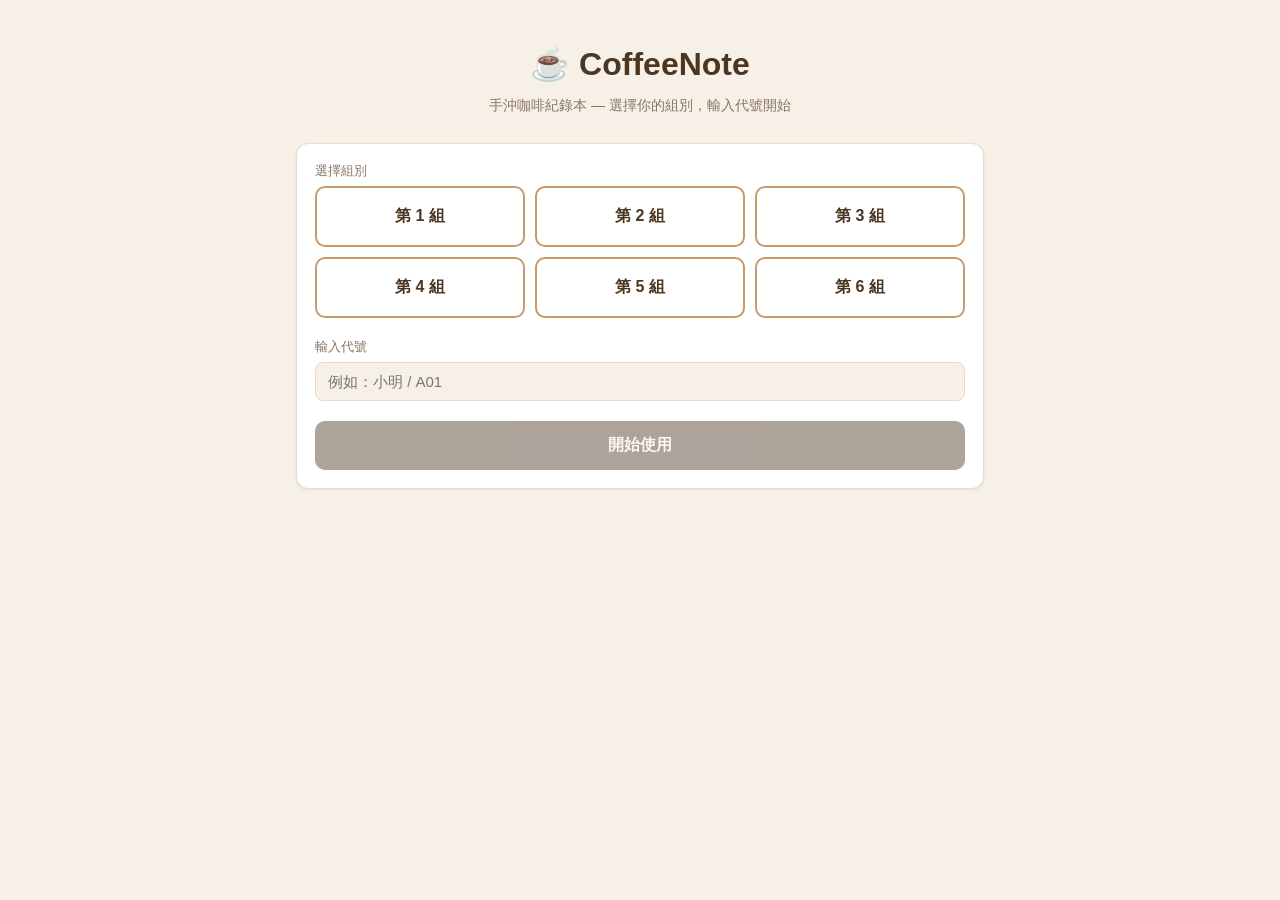
==== index.html @ 9367b0a0 "Add CoffeeNote pour-over brewing log web app Static HTML/JS app backed by Firebase Firestore: pick a" ====
<!doctype html>
<html lang="zh-Hant">
<head>
  <meta charset="UTF-8" />
  <meta name="viewport" content="width=device-width, initial-scale=1" />
  <title>CoffeeNote 手沖咖啡紀錄</title>
  <link rel="stylesheet" href="css/style.css" />
</head>
<body>
  <div class="page">
    <h1 class="hero-title">☕ CoffeeNote</h1>
    <p class="hero-sub">手沖咖啡紀錄本 — 選擇你的組別，輸入代號開始</p>

    <div class="card">
      <label>選擇組別</label>
      <div class="group-grid" id="group-grid"></div>

      <label for="name-input">輸入代號</label>
      <input type="text" id="name-input" placeholder="例如：小明 / A01" maxlength="20" />

      <div style="margin-top: 20px;">
        <button class="btn" id="start-btn" disabled>開始使用</button>
      </div>
    </div>
  </div>

  <script type="module" src="js/page-index.js"></script>
</body>
</html>
---- css/style.css ----
:root {
  --coffee-dark: #4b3621;
  --coffee-mid: #7b4b2a;
  --coffee-light: #c8996a;
  --cream: #f7f0e6;
  --card: #ffffff;
  --text: #3a2b1e;
  --muted: #8a7563;
  --pass: #2e7d32;
  --pass-bg: #e8f5e9;
  --fail: #c62828;
  --fail-bg: #fdecea;
  --border: #e6dccb;
}

* {
  box-sizing: border-box;
}

body {
  margin: 0;
  font-family: -apple-system, BlinkMacSystemFont, 'Segoe UI', 'PingFang TC', 'Microsoft JhengHei', sans-serif;
  background: var(--cream);
  color: var(--text);
  min-height: 100vh;
}

.page {
  max-width: 720px;
  margin: 0 auto;
  padding: 24px 16px 64px;
}

.topbar {
  display: flex;
  align-items: center;
  justify-content: space-between;
  padding: 14px 16px;
  background: var(--coffee-dark);
  color: var(--cream);
}

.topbar h1 {
  font-size: 18px;
  margin: 0;
}

.topbar .identity {
  font-size: 13px;
  opacity: 0.9;
}

.topbar a.logout {
  color: var(--cream);
  text-decoration: underline;
  font-size: 13px;
}

h2 {
  color: var(--coffee-dark);
  font-size: 20px;
  margin: 24px 0 12px;
}

.card {
  background: var(--card);
  border: 1px solid var(--border);
  border-radius: 12px;
  padding: 18px;
  margin-bottom: 16px;
  box-shadow: 0 1px 3px rgba(75, 54, 33, 0.08);
}

.hero-title {
  text-align: center;
  color: var(--coffee-dark);
  margin-bottom: 4px;
}

.hero-sub {
  text-align: center;
  color: var(--muted);
  margin-bottom: 28px;
  font-size: 14px;
}

.group-grid {
  display: grid;
  grid-template-columns: repeat(3, 1fr);
  gap: 10px;
  margin-bottom: 20px;
}

.group-btn {
  padding: 18px 0;
  border-radius: 10px;
  border: 2px solid var(--coffee-light);
  background: var(--card);
  color: var(--coffee-dark);
  font-size: 16px;
  font-weight: 600;
  cursor: pointer;
}

.group-btn.selected {
  background: var(--coffee-dark);
  border-color: var(--coffee-dark);
  color: var(--cream);
}

label {
  display: block;
  font-size: 13px;
  color: var(--muted);
  margin: 12px 0 6px;
}

label:first-child {
  margin-top: 0;
}

input[type='text'],
input[type='number'],
select,
textarea {
  width: 100%;
  padding: 10px 12px;
  border-radius: 8px;
  border: 1px solid var(--border);
  background: var(--cream);
  font-size: 15px;
  color: var(--text);
}

textarea {
  min-height: 70px;
  resize: vertical;
}

.btn {
  display: inline-block;
  width: 100%;
  padding: 14px;
  border-radius: 10px;
  border: none;
  background: var(--coffee-dark);
  color: var(--cream);
  font-size: 16px;
  font-weight: 600;
  cursor: pointer;
  text-align: center;
  text-decoration: none;
}

.btn:disabled {
  opacity: 0.45;
  cursor: not-allowed;
}

.btn-secondary {
  background: var(--card);
  color: var(--coffee-dark);
  border: 2px solid var(--coffee-dark);
}

.btn-row {
  display: flex;
  flex-direction: column;
  gap: 12px;
}

.field-row {
  display: grid;
  grid-template-columns: 1fr 1fr;
  gap: 12px;
}

.badge {
  display: inline-block;
  padding: 4px 10px;
  border-radius: 999px;
  font-size: 13px;
  font-weight: 600;
}

.badge.pass {
  background: var(--pass-bg);
  color: var(--pass);
}

.badge.fail {
  background: var(--fail-bg);
  color: var(--fail);
}

.badge.neutral {
  background: #eee;
  color: var(--muted);
}

.key-metrics {
  border: 2px dashed var(--coffee-light);
  border-radius: 12px;
  padding: 14px;
  background: #fffaf2;
}

.key-metrics .metric-row {
  display: flex;
  align-items: center;
  justify-content: space-between;
  margin-top: 8px;
}

.filter-bar {
  display: flex;
  flex-wrap: wrap;
  gap: 10px;
  align-items: center;
  margin-bottom: 16px;
}

.filter-bar select {
  width: auto;
  flex: 1;
  min-width: 120px;
}

.checkbox-row {
  display: flex;
  align-items: center;
  gap: 6px;
  font-size: 14px;
  color: var(--text);
  white-space: nowrap;
}

.checkbox-row input {
  width: auto;
}

.record-card summary {
  cursor: pointer;
  list-style: none;
  display: flex;
  justify-content: space-between;
  align-items: center;
  gap: 10px;
}

.record-card summary::-webkit-details-marker {
  display: none;
}

.record-head-main {
  display: flex;
  flex-direction: column;
  gap: 4px;
}

.record-head-main .who {
  font-weight: 600;
  color: var(--coffee-dark);
}

.record-head-main .meta {
  font-size: 12px;
  color: var(--muted);
}

.record-metrics {
  display: flex;
  gap: 8px;
  align-items: center;
}

.record-detail {
  margin-top: 12px;
  padding-top: 12px;
  border-top: 1px solid var(--border);
  font-size: 14px;
  line-height: 1.8;
}

.empty-state {
  text-align: center;
  color: var(--muted);
  padding: 40px 0;
}

.msg {
  padding: 10px 12px;
  border-radius: 8px;
  font-size: 14px;
  margin-bottom: 14px;
}

.msg.success {
  background: var(--pass-bg);
  color: var(--pass);
}

.msg.error {
  background: var(--fail-bg);
  color: var(--fail);
}

.hint {
  font-size: 12px;
  color: var(--muted);
  margin-top: 4px;
}
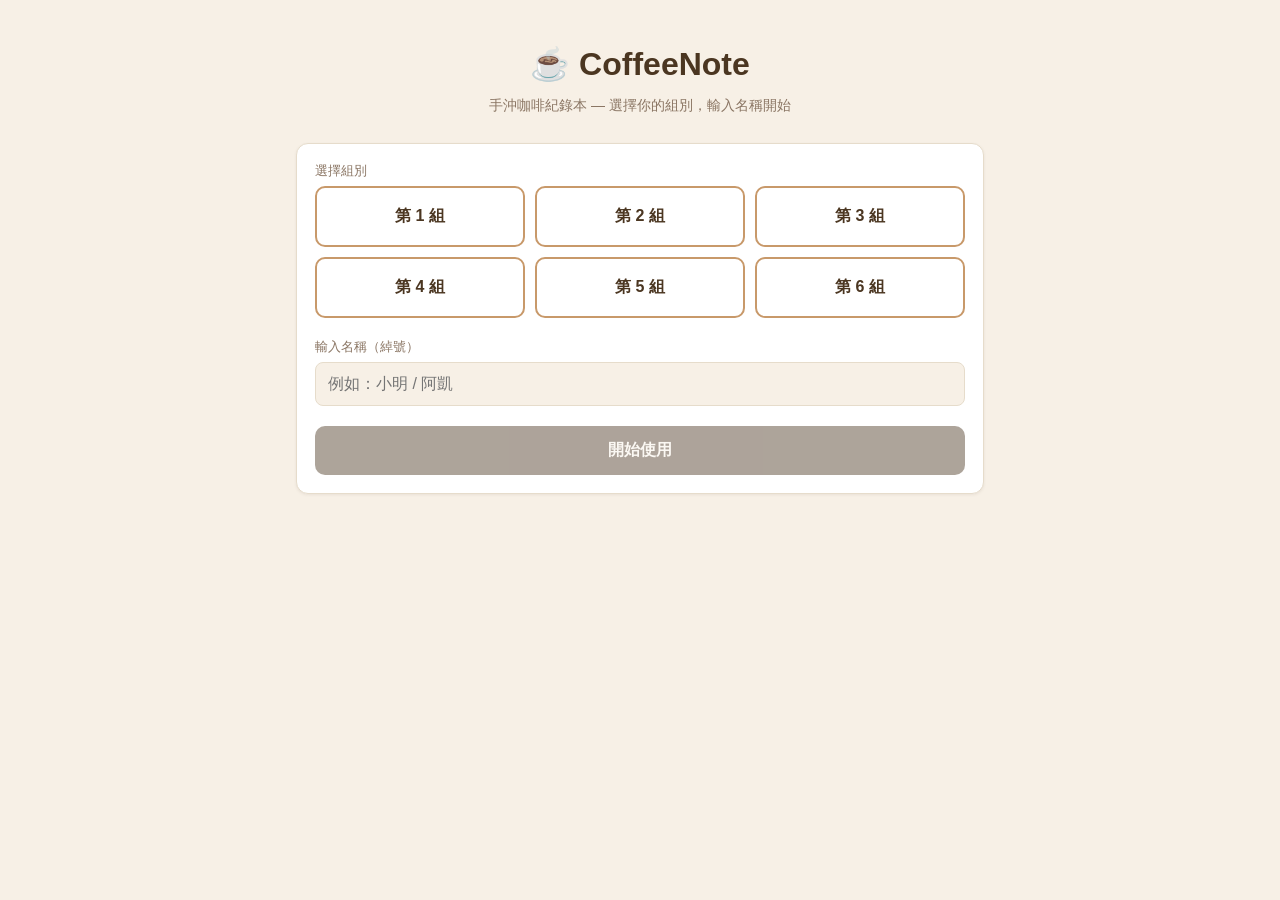
==== commit 1f2b7044: "Rename identity label from code to nickname Reflects that classmates enter a display nickname, not a" ====
--- a/index.html
+++ b/index.html
@@ -9,14 +9,14 @@
 <body>
   <div class="page">
     <h1 class="hero-title">☕ CoffeeNote</h1>
-    <p class="hero-sub">手沖咖啡紀錄本 — 選擇你的組別，輸入代號開始</p>
+    <p class="hero-sub">手沖咖啡紀錄本 — 選擇你的組別，輸入名稱開始</p>
 
     <div class="card">
       <label>選擇組別</label>
       <div class="group-grid" id="group-grid"></div>
 
-      <label for="name-input">輸入代號</label>
-      <input type="text" id="name-input" placeholder="例如：小明 / A01" maxlength="20" />
+      <label for="name-input">輸入名稱（綽號）</label>
+      <input type="text" id="name-input" placeholder="例如：小明 / 阿凱" maxlength="20" />
 
       <div style="margin-top: 20px;">
         <button class="btn" id="start-btn" disabled>開始使用</button>
--- a/css/style.css
+++ b/css/style.css
@@ -32,10 +32,15 @@
 }
 
 .topbar {
-  display: flex;
+  position: sticky;
+  top: 0;
+  z-index: 20;
+  display: flex;
+  flex-wrap: wrap;
   align-items: center;
   justify-content: space-between;
-  padding: 14px 16px;
+  gap: 6px 12px;
+  padding: 12px 16px;
   background: var(--coffee-dark);
   color: var(--cream);
 }
@@ -51,6 +56,8 @@
 }
 
 .topbar a.logout {
+  display: inline-block;
+  padding: 4px 0 4px 8px;
   color: var(--cream);
   text-decoration: underline;
   font-size: 13px;
@@ -124,11 +131,12 @@
 select,
 textarea {
   width: 100%;
-  padding: 10px 12px;
+  padding: 12px;
   border-radius: 8px;
   border: 1px solid var(--border);
   background: var(--cream);
-  font-size: 15px;
+  /* 16px 避免 iOS Safari 聚焦輸入框時自動放大畫面 */
+  font-size: 16px;
   color: var(--text);
 }
 
@@ -157,6 +165,18 @@
   cursor: not-allowed;
 }
 
+.sticky-footer {
+  position: sticky;
+  bottom: 0;
+  padding: 14px 16px max(14px, env(safe-area-inset-bottom));
+  margin: 8px -16px 0;
+  background: linear-gradient(to top, var(--cream) 65%, transparent);
+}
+
+.sticky-footer .btn {
+  box-shadow: 0 4px 14px rgba(75, 54, 33, 0.25);
+}
+
 .btn-secondary {
   background: var(--card);
   color: var(--coffee-dark);
@@ -223,29 +243,33 @@
 .filter-bar select {
   width: auto;
   flex: 1;
-  min-width: 120px;
+  min-width: 130px;
 }
 
 .checkbox-row {
   display: flex;
   align-items: center;
-  gap: 6px;
+  gap: 8px;
+  padding: 8px 0;
   font-size: 14px;
   color: var(--text);
   white-space: nowrap;
 }
 
 .checkbox-row input {
-  width: auto;
+  width: 18px;
+  height: 18px;
+  accent-color: var(--coffee-dark);
 }
 
 .record-card summary {
   cursor: pointer;
   list-style: none;
   display: flex;
+  flex-wrap: wrap;
   justify-content: space-between;
   align-items: center;
-  gap: 10px;
+  gap: 6px 10px;
 }
 
 .record-card summary::-webkit-details-marker {
@@ -256,6 +280,8 @@
   display: flex;
   flex-direction: column;
   gap: 4px;
+  min-width: 0;
+  flex: 1 1 160px;
 }
 
 .record-head-main .who {
@@ -263,6 +289,14 @@
   color: var(--coffee-dark);
 }
 
+.record-head-main .bean {
+  font-size: 13px;
+  color: var(--text);
+  overflow: hidden;
+  text-overflow: ellipsis;
+  white-space: nowrap;
+}
+
 .record-head-main .meta {
   font-size: 12px;
   color: var(--muted);
@@ -270,6 +304,7 @@
 
 .record-metrics {
   display: flex;
+  flex-wrap: wrap;
   gap: 8px;
   align-items: center;
 }
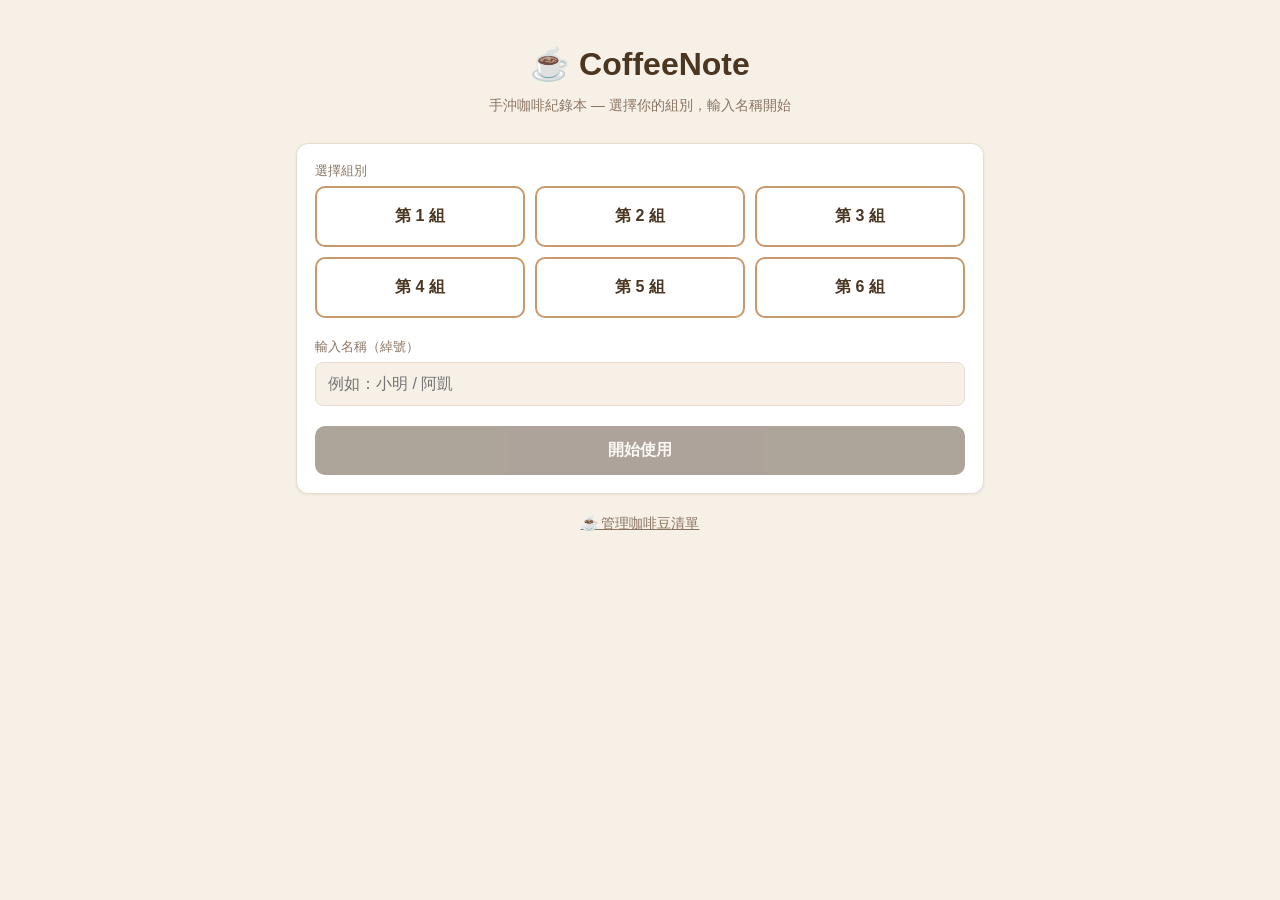
==== commit 8f844e0d: "Restructure brew form and add shared coffee bean list - Reorder record form: bean info -> brew param" ====
--- a/index.html
+++ b/index.html
@@ -22,6 +22,8 @@
         <button class="btn" id="start-btn" disabled>開始使用</button>
       </div>
     </div>
+
+    <p class="footer-link"><a href="beans.html">☕ 管理咖啡豆清單</a></p>
   </div>
 
   <script type="module" src="js/page-index.js"></script>
--- a/css/style.css
+++ b/css/style.css
@@ -189,10 +189,103 @@
   gap: 12px;
 }
 
-.field-row {
-  display: grid;
-  grid-template-columns: 1fr 1fr;
-  gap: 12px;
+.stepper {
+  display: flex;
+  align-items: stretch;
+  gap: 8px;
+}
+
+.stepper-btn {
+  flex: 0 0 auto;
+  min-width: 44px;
+  min-height: 44px;
+  border-radius: 8px;
+  border: 1px solid var(--border);
+  background: var(--card);
+  color: var(--coffee-dark);
+  font-size: 18px;
+  font-weight: 700;
+  cursor: pointer;
+}
+
+.stepper-dual .stepper-btn {
+  min-width: 38px;
+  font-size: 13px;
+}
+
+.stepper-input {
+  flex: 1 1 auto;
+  min-width: 0;
+  text-align: center;
+  font-weight: 600;
+}
+
+/* 隱藏原生數字上下箭頭，改用自訂的加減按鈕 */
+.stepper-input::-webkit-outer-spin-button,
+.stepper-input::-webkit-inner-spin-button {
+  -webkit-appearance: none;
+  margin: 0;
+}
+
+.stepper-input[type='number'] {
+  -moz-appearance: textfield;
+}
+
+.time-row {
+  display: flex;
+  align-items: center;
+  gap: 8px;
+}
+
+.time-row .stepper {
+  flex: 1;
+}
+
+.time-colon {
+  font-size: 18px;
+  font-weight: 700;
+  color: var(--coffee-dark);
+}
+
+.footer-link {
+  text-align: center;
+  margin-top: 20px;
+}
+
+.footer-link a {
+  color: var(--muted);
+  font-size: 14px;
+  text-decoration: underline;
+}
+
+.bean-item {
+  display: flex;
+  align-items: center;
+  justify-content: space-between;
+  gap: 10px;
+}
+
+.bean-item-name {
+  font-weight: 600;
+  color: var(--coffee-dark);
+}
+
+.bean-item-meta {
+  font-size: 13px;
+  color: var(--muted);
+  margin-top: 2px;
+}
+
+.bean-delete-btn {
+  flex: 0 0 auto;
+  padding: 8px 14px;
+  border-radius: 8px;
+  border: 1px solid var(--fail);
+  background: var(--fail-bg);
+  color: var(--fail);
+  font-size: 13px;
+  font-weight: 600;
+  cursor: pointer;
 }
 
 .badge {
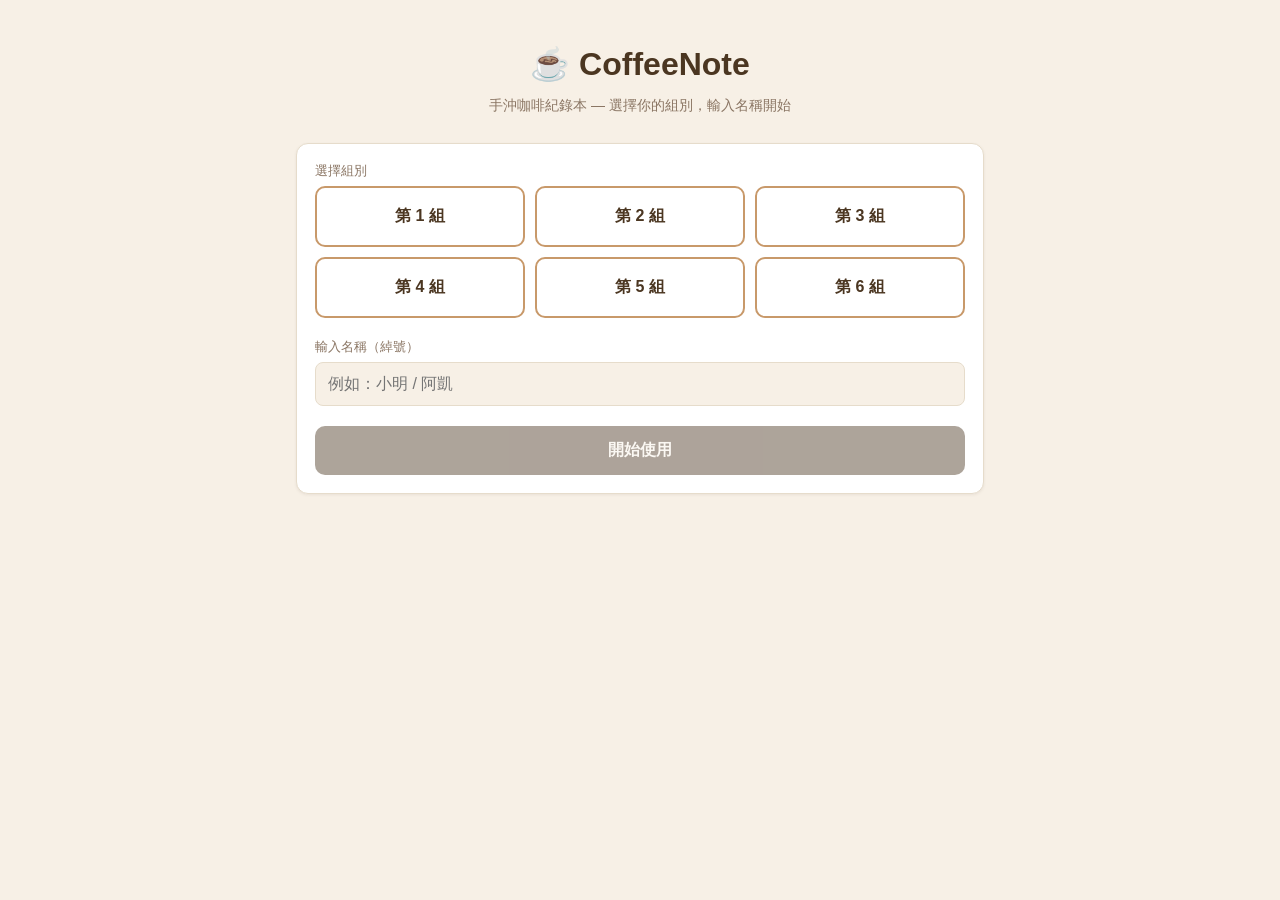
==== commit b9f283e3: "Gate bean management behind login, pair up compact fields, fix stale cache - Move "manage beans" lin" ====
--- a/index.html
+++ b/index.html
@@ -22,8 +22,6 @@
         <button class="btn" id="start-btn" disabled>開始使用</button>
       </div>
     </div>
-
-    <p class="footer-link"><a href="beans.html">☕ 管理咖啡豆清單</a></p>
   </div>
 
   <script type="module" src="js/page-index.js"></script>
--- a/css/style.css
+++ b/css/style.css
@@ -189,6 +189,12 @@
   gap: 12px;
 }
 
+.field-row {
+  display: grid;
+  grid-template-columns: 1fr 1fr;
+  gap: 12px;
+}
+
 .stepper {
   display: flex;
   align-items: stretch;
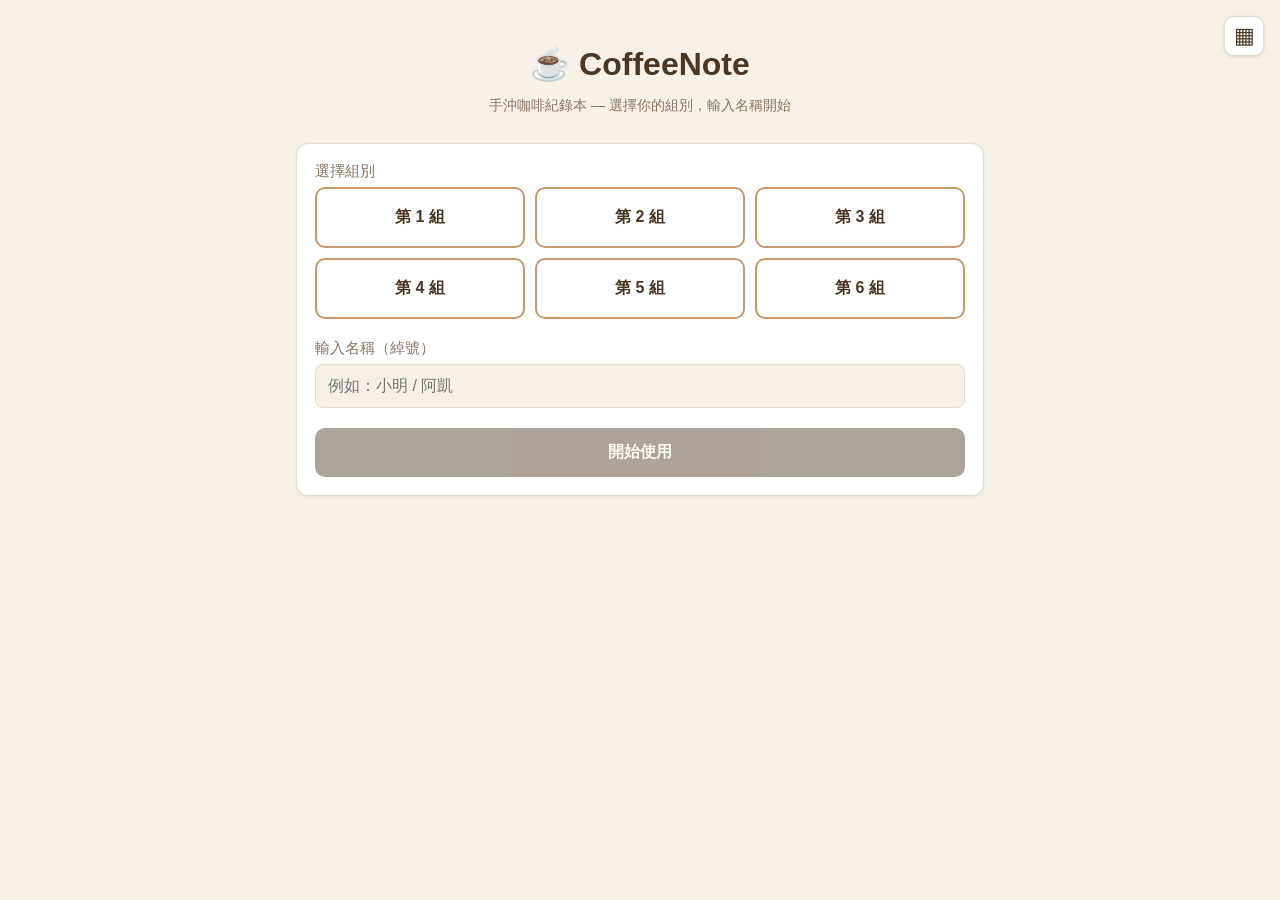
==== commit 9abcfe1d: "Add QR code button to the entry page Lets someone showing the app on a shared/kiosk device (e.g. a p" ====
--- a/index.html
+++ b/index.html
@@ -7,6 +7,8 @@
   <link rel="stylesheet" href="css/style.css" />
 </head>
 <body>
+  <button type="button" class="icon-btn qr-btn" id="qr-btn" aria-label="顯示 QR Code">▦</button>
+
   <div class="page">
     <h1 class="hero-title">☕ CoffeeNote</h1>
     <p class="hero-sub">手沖咖啡紀錄本 — 選擇你的組別，輸入名稱開始</p>
@@ -24,6 +26,15 @@
     </div>
   </div>
 
+  <div class="modal-backdrop" id="qr-modal" hidden>
+    <div class="modal-card">
+      <button type="button" class="icon-btn modal-close" id="qr-close" aria-label="關閉">×</button>
+      <h2 style="margin-top:0;">掃描加入 CoffeeNote</h2>
+      <img id="qr-image" class="qr-image" alt="CoffeeNote 網址 QR Code" width="220" height="220" />
+      <p class="hint" id="qr-url"></p>
+    </div>
+  </div>
+
   <script type="module" src="js/page-index.js"></script>
 </body>
 </html>
--- a/css/style.css
+++ b/css/style.css
@@ -17,6 +17,11 @@
   box-sizing: border-box;
 }
 
+html, body {
+  /* 停用連續點擊觸發的瀏覽器縮放，但保留雙指縮放與捲動 */
+  touch-action: manipulation;
+}
+
 body {
   margin: 0;
   font-family: -apple-system, BlinkMacSystemFont, 'Segoe UI', 'PingFang TC', 'Microsoft JhengHei', sans-serif;
@@ -63,6 +68,115 @@
   font-size: 13px;
 }
 
+.topbar .title-link {
+  display: inline-flex;
+  color: inherit;
+  text-decoration: none;
+}
+
+.page-heading {
+  display: flex;
+  align-items: center;
+  gap: 8px;
+  margin: 24px 0 12px;
+}
+
+.page-heading:first-child {
+  margin-top: 0;
+}
+
+.page-heading h2 {
+  margin: 0;
+}
+
+.icon-btn {
+  display: inline-flex;
+  align-items: center;
+  justify-content: center;
+  flex: 0 0 auto;
+  width: 28px;
+  height: 28px;
+  border: none;
+  background: none;
+  padding: 0;
+  color: var(--coffee-dark);
+  text-decoration: none;
+  font-size: 22px;
+  line-height: 1;
+  cursor: pointer;
+}
+
+.qr-btn {
+  position: fixed;
+  top: 16px;
+  right: 16px;
+  z-index: 30;
+  width: 40px;
+  height: 40px;
+  border-radius: 10px;
+  background: var(--card);
+  border: 1px solid var(--border);
+  box-shadow: 0 1px 3px rgba(75, 54, 33, 0.15);
+}
+
+.modal-backdrop {
+  position: fixed;
+  inset: 0;
+  z-index: 50;
+  display: flex;
+  align-items: center;
+  justify-content: center;
+  padding: 16px;
+  background: rgba(58, 43, 30, 0.55);
+}
+
+.modal-backdrop[hidden] {
+  display: none;
+}
+
+.modal-card {
+  position: relative;
+  width: 100%;
+  max-width: 320px;
+  background: var(--card);
+  border-radius: 16px;
+  padding: 24px;
+  text-align: center;
+  box-shadow: 0 8px 30px rgba(0, 0, 0, 0.25);
+}
+
+.modal-close {
+  position: absolute;
+  top: 10px;
+  right: 10px;
+}
+
+.qr-image {
+  width: 220px;
+  height: 220px;
+  max-width: 100%;
+  border-radius: 8px;
+  border: 1px solid var(--border);
+  background: #fff;
+}
+
+.refresh-btn {
+  margin-left: auto;
+}
+
+.refresh-btn.spinning {
+  animation: spin 0.7s linear infinite;
+}
+
+@keyframes spin {
+  from {
+    transform: rotate(0deg);
+  }
+  to {
+    transform: rotate(360deg);
+  }
+}
+
 h2 {
   color: var(--coffee-dark);
   font-size: 20px;
@@ -117,7 +231,7 @@
 
 label {
   display: block;
-  font-size: 13px;
+  font-size: 15px;
   color: var(--muted);
   margin: 12px 0 6px;
 }
@@ -189,6 +303,41 @@
   gap: 12px;
 }
 
+.btn-grid-square {
+  display: flex;
+  gap: 14px;
+  margin-top: 8px;
+}
+
+.btn-square {
+  flex: 1;
+  aspect-ratio: 1 / 1;
+  display: flex;
+  flex-direction: column;
+  align-items: center;
+  justify-content: center;
+  gap: 10px;
+  border-radius: 16px;
+  background: var(--coffee-dark);
+  color: var(--cream);
+  text-decoration: none;
+  font-weight: 600;
+  font-size: 15px;
+  text-align: center;
+  box-shadow: 0 4px 14px rgba(75, 54, 33, 0.2);
+}
+
+.btn-square-secondary {
+  background: var(--card);
+  color: var(--coffee-dark);
+  border: 2px solid var(--coffee-dark);
+  box-shadow: none;
+}
+
+.btn-square-icon {
+  font-size: 40px;
+}
+
 .field-row {
   display: grid;
   grid-template-columns: 1fr 1fr;
@@ -294,6 +443,17 @@
   cursor: pointer;
 }
 
+.edit-btn {
+  padding: 8px 14px;
+  border-radius: 8px;
+  border: 1px solid var(--coffee-dark);
+  background: var(--card);
+  color: var(--coffee-dark);
+  font-size: 13px;
+  font-weight: 600;
+  cursor: pointer;
+}
+
 .badge {
   display: inline-block;
   padding: 4px 10px;
@@ -375,6 +535,20 @@
   display: none;
 }
 
+.record-card summary::after {
+  content: '⌄';
+  flex: 0 0 auto;
+  color: var(--muted);
+  font-size: 20px;
+  font-weight: 700;
+  line-height: 1;
+  transition: transform 0.15s ease;
+}
+
+.record-card[open] summary::after {
+  transform: rotate(180deg);
+}
+
 .record-head-main {
   display: flex;
   flex-direction: column;
@@ -406,6 +580,18 @@
   flex-wrap: wrap;
   gap: 8px;
   align-items: center;
+}
+
+.metric-value {
+  font-weight: 700;
+}
+
+.metric-value.pass {
+  color: var(--pass);
+}
+
+.metric-value.fail {
+  color: var(--fail);
 }
 
 .record-detail {
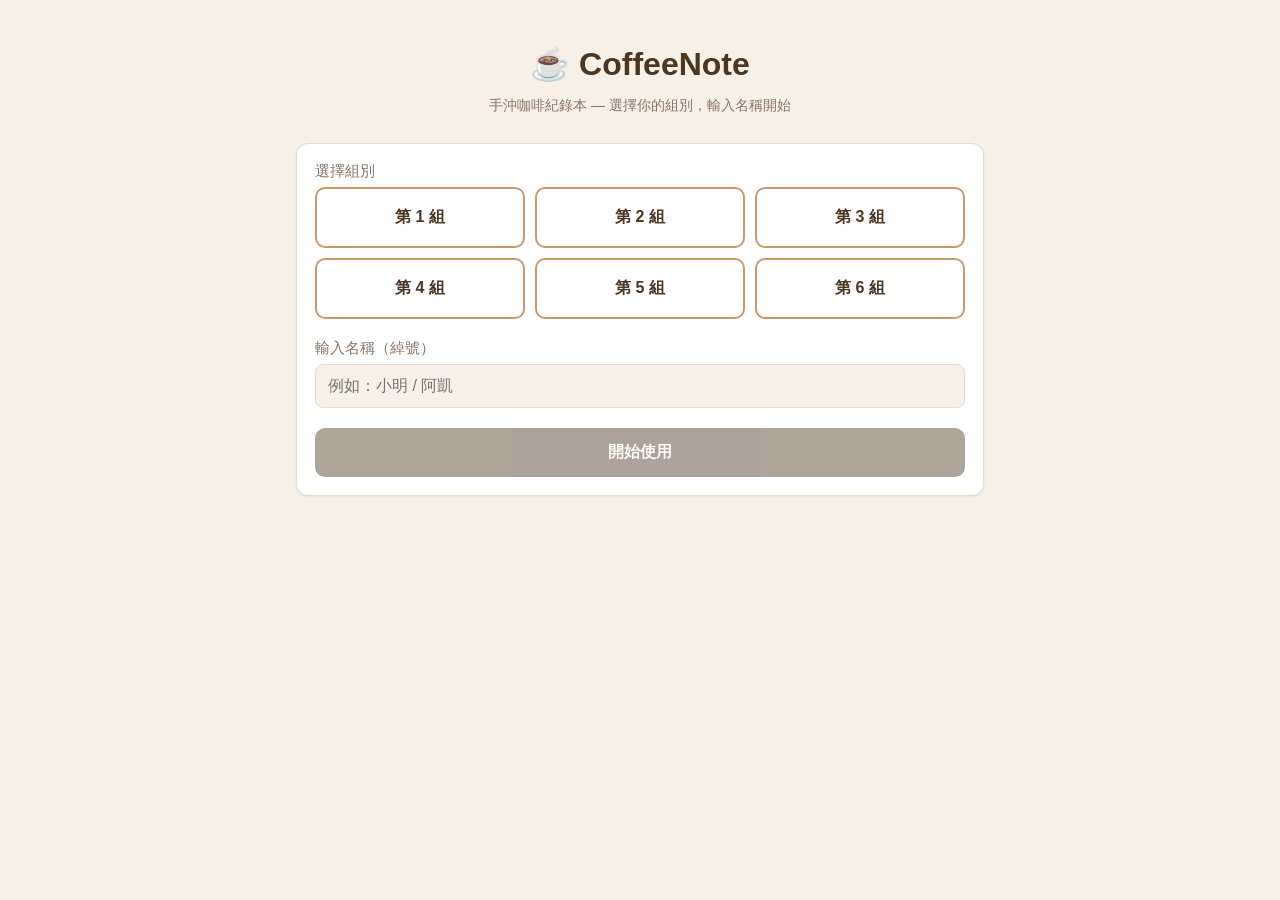
==== commit 94b5076a: "Move QR code button from the picker page to the dashboard "首頁" meant the post-login main menu (dashb" ====
--- a/index.html
+++ b/index.html
@@ -7,8 +7,6 @@
   <link rel="stylesheet" href="css/style.css" />
 </head>
 <body>
-  <button type="button" class="icon-btn qr-btn" id="qr-btn" aria-label="顯示 QR Code">▦</button>
-
   <div class="page">
     <h1 class="hero-title">☕ CoffeeNote</h1>
     <p class="hero-sub">手沖咖啡紀錄本 — 選擇你的組別，輸入名稱開始</p>
@@ -26,15 +24,6 @@
     </div>
   </div>
 
-  <div class="modal-backdrop" id="qr-modal" hidden>
-    <div class="modal-card">
-      <button type="button" class="icon-btn modal-close" id="qr-close" aria-label="關閉">×</button>
-      <h2 style="margin-top:0;">掃描加入 CoffeeNote</h2>
-      <img id="qr-image" class="qr-image" alt="CoffeeNote 網址 QR Code" width="220" height="220" />
-      <p class="hint" id="qr-url"></p>
-    </div>
-  </div>
-
   <script type="module" src="js/page-index.js"></script>
 </body>
 </html>
--- a/css/style.css
+++ b/css/style.css
@@ -108,15 +108,16 @@
 
 .qr-btn {
   position: fixed;
-  top: 16px;
-  right: 16px;
+  bottom: 20px;
+  right: 20px;
   z-index: 30;
-  width: 40px;
-  height: 40px;
-  border-radius: 10px;
-  background: var(--card);
-  border: 1px solid var(--border);
-  box-shadow: 0 1px 3px rgba(75, 54, 33, 0.15);
+  width: 48px;
+  height: 48px;
+  border-radius: 50%;
+  background: var(--coffee-dark);
+  color: var(--cream);
+  border: none;
+  box-shadow: 0 4px 14px rgba(75, 54, 33, 0.35);
 }
 
 .modal-backdrop {
